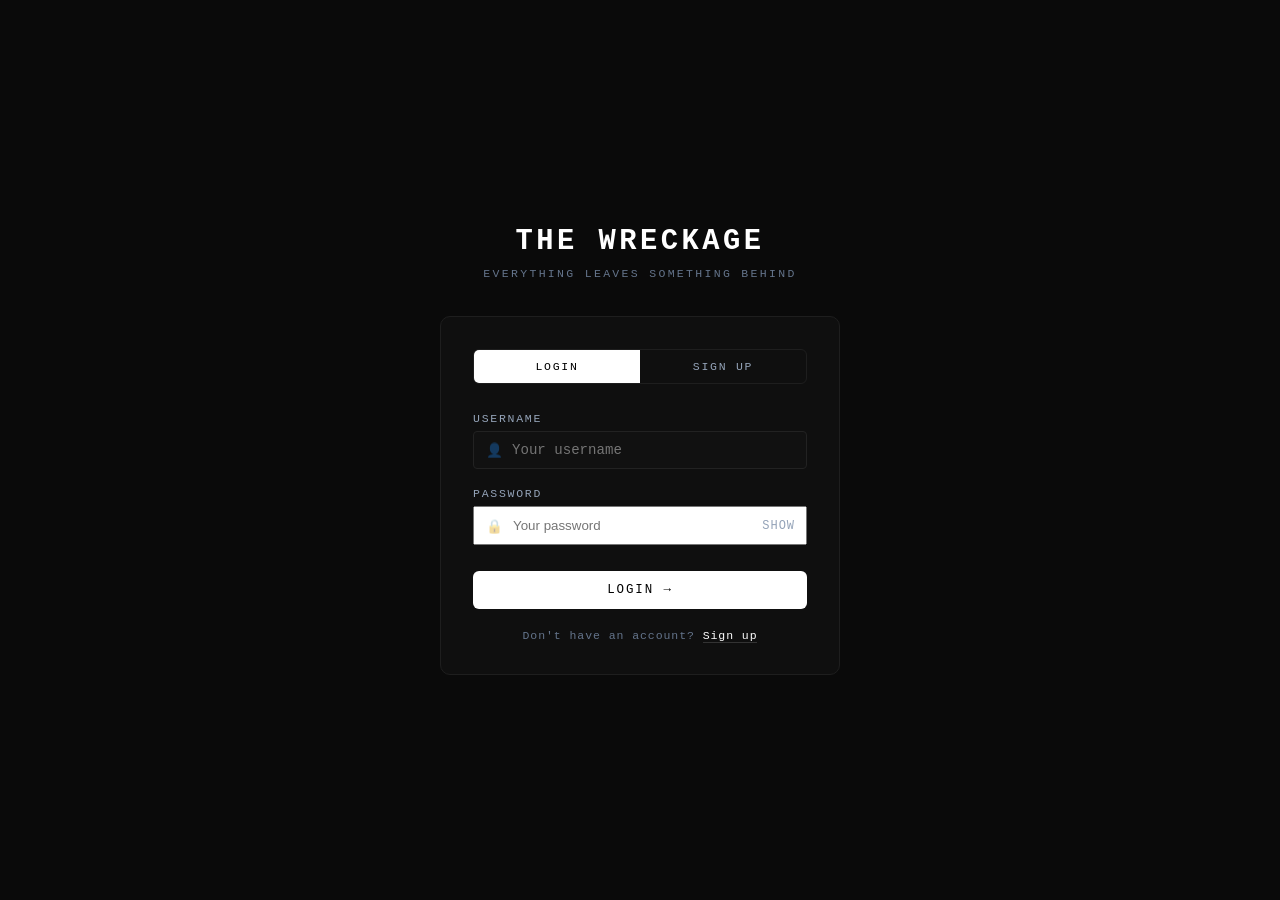
==== archive.html @ 566d1b32 "Add files via upload" ====
<!DOCTYPE html>
<html lang="en">
<head>
  <meta charset="UTF-8"/>
  <meta name="viewport" content="width=device-width, initial-scale=1.0"/>
  <title>The Archive — The Wreckage</title>
  <link rel="stylesheet" href="style.css"/>
  <style>
    :root {
      --legendary:    #f0b429;
      --cursed:       #e53935;
      --chaotic:      #4f8ef7;
      --unhinged:     #39d353;
      --bittersweet:  #9c6fc7;
      --unexplainable:#888888;
    }
    .page-hero { padding:48px 0 32px;border-bottom:1px solid #1a1a1a;margin-bottom:36px; }
    .page-hero-label { font-size:0.65rem;letter-spacing:0.35em;text-transform:uppercase;color:#64748b;margin-bottom:10px; } /* Changed from #333 */
    .page-hero h1 { color:#fff;margin-bottom:8px; }
    .page-hero p  { color:#94a3b8;font-size:0.82rem; } /* Changed from #444 */

    .archive-form { display:none; }
    .archive-form.open { display:block;animation:slideDown 0.3s ease; }
    @keyframes slideDown { from{opacity:0;transform:translateY(-10px)} to{opacity:1;transform:translateY(0)} }

    .mood-grid { display:grid;grid-template-columns:repeat(6,1fr);gap:8px;margin-bottom:4px; }
    .mood-option { display:none; }
    .mood-option + label { display:flex;flex-direction:column;align-items:center;gap:4px;padding:10px 6px;border:1px solid #222;border-radius:6px;cursor:pointer;font-size:0.65rem;letter-spacing:0.1em;text-transform:uppercase;color:#94a3b8;transition:all 0.2s;text-align:center; } /* Changed from #555 */
    .mood-option + label .mood-dot { width:10px;height:10px;border-radius:50%; }
    .mood-option[value="legendary"]     + label .mood-dot { background:var(--legendary); }
    .mood-option[value="cursed"]        + label .mood-dot { background:var(--cursed); }
    .mood-option[value="chaotic"]       + label .mood-dot { background:var(--chaotic); }
    .mood-option[value="unhinged"]      + label .mood-dot { background:var(--unhinged); }
    .mood-option[value="bittersweet"]   + label .mood-dot { background:var(--bittersweet); }
    .mood-option[value="unexplainable"] + label .mood-dot { background:var(--unexplainable); }
    .mood-option:checked + label { border-color:#555;color:#fff;background:#111; }

    .vibe-slider-wrap { display:flex;align-items:center;gap:12px; }
    input[type=range] { flex:1;-webkit-appearance:none;height:2px;background:#222;border-radius:2px;outline:none;border:none;padding:0;margin:0; }
    input[type=range]::-webkit-slider-thumb { -webkit-appearance:none;width:16px;height:16px;border-radius:50%;background:#fff;cursor:pointer; }
    .vibe-val { font-size:1.1rem;font-weight:bold;color:#fff;min-width:24px;text-align:center; }

    .cards-grid { display:grid;grid-template-columns:repeat(auto-fill,minmax(280px,1fr));gap:16px; }

    .archive-card { border-radius:8px;border:1px solid #1e1e1e;padding:22px;cursor:pointer;transition:all 0.25s;position:relative;overflow:hidden;background:#0f0f0f; }
    .archive-card::before { content:'';position:absolute;top:0;left:0;right:0;height:3px;background:var(--mood-color,#444); }
    .archive-card:hover { transform:translateY(-3px);border-color:#2a2a2a; }

    .card-mood-badge { display:inline-block;font-size:0.6rem;letter-spacing:0.15em;text-transform:uppercase;padding:3px 8px;border-radius:20px;margin-bottom:12px;border:1px solid; }
    .card-title-text { font-size:1rem;font-weight:bold;color:#fff;margin-bottom:6px; }
    .card-meta { font-size:0.72rem;color:#94a3b8;letter-spacing:0.08em;margin-bottom:10px; } /* Changed from #444 */
    .card-preview { font-size:0.8rem;color:#cbd5e0;line-height:1.6;display:-webkit-box;-webkit-line-clamp:3;-webkit-box-orient:vertical;overflow:hidden; } /* Changed from #555 */
    .card-footer { display:flex;justify-content:space-between;align-items:center;margin-top:14px;padding-top:12px;border-top:1px solid #1a1a1a;font-size:0.68rem;color:#94a3b8;letter-spacing:0.08em; } /* Changed from #444 */
    .card-vibe { color:#fff;font-weight:bold; }
    .card-status-badge { font-size:0.6rem;letter-spacing:0.1em;text-transform:uppercase;padding:2px 8px;border-radius:20px;border:1px solid #222;color:#cbd5e0; } /* Changed from #555 */
    .card-conv-count { font-size:0.65rem;color:#cbd5e0; } /* Changed from #555 */

    /* MODAL */
    .modal-overlay { position:fixed;inset:0;background:rgba(0,0,0,0.85);z-index:200;display:flex;align-items:center;justify-content:center;padding:24px;opacity:0;pointer-events:none;transition:opacity 0.2s; }
    .modal-overlay.open { opacity:1;pointer-events:all; }
    .modal { background:#0f0f0f;border:1px solid #222;border-radius:10px;max-width:580px;width:100%;padding:32px;position:relative;transform:translateY(20px);transition:transform 0.2s;max-height:88vh;overflow-y:auto; }
    .modal-overlay.open .modal { transform:translateY(0); }
    .modal-close { position:absolute;top:16px;right:16px;background:none;border:none;color:#94a3b8;font-size:1.2rem;cursor:pointer;padding:4px 8px; } /* Changed from #444 */
    .modal-close:hover { color:#fff; }
    .modal-mood-bar { height:3px;border-radius:2px;margin-bottom:24px; }
    .modal-title { font-size:1.4rem;color:#fff;margin-bottom:8px;letter-spacing:0.05em; }
    .modal-meta  { font-size:0.72rem;color:#94a3b8;letter-spacing:0.1em;margin-bottom:20px; } /* Changed from #444 */
    .modal-body  { font-size:0.88rem;color:#cbd5e0;line-height:1.9;margin-bottom:24px; } /* Changed from #777 */
    .modal-stats { display:grid;grid-template-columns:1fr 1fr 1fr;gap:12px;padding-top:20px;border-top:1px solid #1a1a1a; }
    .modal-stat  { text-align:center; }
    .modal-stat-val { font-size:1rem;color:#fff;font-weight:bold; }
    .modal-stat-lbl { font-size:0.62rem;letter-spacing:0.12em;text-transform:uppercase;color:#94a3b8;margin-top:3px; } /* Changed from #444 */
    .modal-delete { margin-top:20px;padding-top:16px;border-top:1px solid #1a1a1a;text-align:right; }
  </style>
</head>
<body>

<nav>
  <a href="index.html" class="logo">The Wreckage</a>
  <a href="archive.html" class="active">Archive</a>
  <a href="evidence.html">Evidence</a>
  <a href="unfinished.html">Unfinished</a>
  <div class="group-selector-wrap">
    <select id="group-select" onchange="switchGroup(this.value)"></select>
    <button class="btn-manage-groups" onclick="openGroupsModal()">⚙ Groups</button>
    <span id="nav-user" style="font-size:0.72rem;letter-spacing:0.1em;color:#94a3b8;white-space:nowrap;"></span> <!-- Changed from #444 -->
    <button class="btn-manage-groups" onclick="logout()" style="border-color:#2a2a2a;color:#94a3b8;">↩ Logout</button> <!-- Changed from #555 -->
  </div>
</nav>

<main>
  <div class="page-hero">
    <div class="page-hero-label">Section 01</div>
    <h1>The Archive</h1>
    <p>Iconic moments. Documented forever. The mood decides the colour.</p>
  </div>

  <div style="display:flex;align-items:center;justify-content:space-between;margin-bottom:24px;">
    <h2>Entries — <span id="group-label" style="color:#cbd5e0;font-size:0.85rem;letter-spacing:0.05em;text-transform:none;"></span></h2> <!-- Changed from #555 -->
    <button class="btn" id="toggle-form-btn" onclick="toggleForm()">+ Log a Moment</button>
  </div>

  <!-- FORM -->
  <div class="archive-form panel" id="archive-form">
    <div class="panel-title">New Entry</div>
    <div class="form-group">
      <label>Title of the Moment *</label>
      <input type="text" id="f-title" placeholder="What do you call this one"/>
      <div class="error-msg" id="err-title">Title is required.</div>
    </div>
    <div class="form-row">
      <div class="form-group">
        <label>Date *</label>
        <input type="date" id="f-date"/>
        <div class="error-msg" id="err-date">Date is required.</div>
      </div>
      <div class="form-group">
        <label>Who Was Involved *</label>
        <input type="text" id="f-people" placeholder="Names, separated by commas"/>
        <div class="error-msg" id="err-people">At least one person required.</div>
      </div>
    </div>
    <div class="form-group">
      <label>What Happened *</label>
      <textarea id="f-story" placeholder="Tell it properly. Full story. No holding back."></textarea>
      <div class="error-msg" id="err-story">The story is required.</div>
    </div>
    <div class="form-group">
      <label>Mood *</label>
      <div class="mood-grid">
        <div><input class="mood-option" type="radio" name="mood" id="m-legendary" value="legendary"/><label for="m-legendary"><span class="mood-dot"></span>Legendary</label></div>
        <div><input class="mood-option" type="radio" name="mood" id="m-cursed" value="cursed"/><label for="m-cursed"><span class="mood-dot"></span>Cursed</label></div>
        <div><input class="mood-option" type="radio" name="mood" id="m-chaotic" value="chaotic"/><label for="m-chaotic"><span class="mood-dot"></span>Chaotic</label></div>
        <div><input class="mood-option" type="radio" name="mood" id="m-unhinged" value="unhinged"/><label for="m-unhinged"><span class="mood-dot"></span>Unhinged</label></div>
        <div><input class="mood-option" type="radio" name="mood" id="m-bittersweet" value="bittersweet"/><label for="m-bittersweet"><span class="mood-dot"></span>Bittersweet</label></div>
        <div><input class="mood-option" type="radio" name="mood" id="m-unexplainable" value="unexplainable"/><label for="m-unexplainable"><span class="mood-dot"></span>Unexplainable</label></div>
      </div>
      <div class="error-msg" id="err-mood">Select a mood.</div>
    </div>
    <div class="form-group">
      <label>Vibe Rating — <span id="vibe-display">5</span>/10</label>
      <div class="vibe-slider-wrap">
        <input type="range" id="f-vibe" min="1" max="10" value="5" oninput="document.getElementById('vibe-display').textContent=this.value;document.getElementById('vibe-val').textContent=this.value;"/>
        <span class="vibe-val" id="vibe-val">5</span>
      </div>
    </div>
    <div class="form-group">
      <label>Status *</label>
      <select id="f-status">
        <option value="">— Select Status —</option>
        <option value="still-talked-about">Still Talked About</option>
        <option value="fading">Fading</option>
        <option value="legendary">Legendary</option>
        <option value="buried">Buried Forever</option>
      </select>
      <div class="error-msg" id="err-status">Select a status.</div>
    </div>
    <div style="display:flex;gap:12px;margin-top:8px;">
      <button class="btn" onclick="submitEntry()">Save Entry</button>
      <button class="btn btn-ghost" onclick="toggleForm()">Cancel</button>
    </div>
  </div>

  <!-- FILTERS -->
  <div class="filter-bar">
    <button class="filter-btn active" onclick="filterCards('all',this)">All</button>
    <button class="filter-btn" onclick="filterCards('legendary',this)">Legendary</button>
    <button class="filter-btn" onclick="filterCards('cursed',this)">Cursed</button>
    <button class="filter-btn" onclick="filterCards('chaotic',this)">Chaotic</button>
    <button class="filter-btn" onclick="filterCards('unhinged',this)">Unhinged</button>
    <button class="filter-btn" onclick="filterCards('bittersweet',this)">Bittersweet</button>
    <button class="filter-btn" onclick="filterCards('unexplainable',this)">Unexplainable</button>
  </div>

  <div class="cards-grid" id="cards-grid"></div>
  <div class="empty-state" id="empty-state"><div class="empty-icon">📁</div><div>No entries yet for this group.</div></div>
</main>

<!-- ENTRY MODAL -->
<div class="modal-overlay" id="modal-overlay" onclick="closeModal(event)">
  <div class="modal" id="modal">
    <button class="modal-close" onclick="closeModalDirect()">✕</button>
    <div class="modal-mood-bar" id="modal-bar"></div>
    <div class="modal-title" id="modal-title"></div>
    <div class="modal-meta"  id="modal-meta"></div>
    <div class="modal-body"  id="modal-body"></div>
    <div class="modal-stats" id="modal-stats"></div>

    <!-- CONVERSATION THREAD -->
    <div class="conv-thread">
      <div class="conv-thread-title">💬 Group Conversation</div>
      <div class="conv-messages" id="conv-messages"></div>
      <div class="conv-input-row">
        <div style="display:flex;align-items:center;gap:8px;margin-bottom:8px;">
          <span style="font-size:0.7rem;letter-spacing:0.1em;text-transform:uppercase;color:#94a3b8;">Posting as</span> <!-- Changed from #444 -->
          <span id="conv-username-display" style="font-size:0.82rem;color:#fff;letter-spacing:0.05em;"></span>
        </div>
        <div class="conv-send-row">
          <input type="text" id="conv-msg" placeholder="Say something about this moment..." onkeydown="if(event.key==='Enter')sendMessage()"/>
          <button class="btn" style="font-size:0.78rem;padding:9px 14px;" onclick="sendMessage()">Send</button>
        </div>
      </div>
    </div>

    <div class="modal-delete">
      <button class="btn btn-ghost" style="font-size:0.7rem;" onclick="deleteEntry()">Delete Entry</button>
    </div>
  </div>
</div>

<!-- GROUPS MODAL -->
<div class="groups-modal-overlay" id="groups-modal-overlay" onclick="closeGroupsModal(event)">
  <div class="groups-modal">
    <h3>⚙ Manage Groups</h3>
    <div class="group-list" id="group-list"></div>
    <div class="group-add-row">
      <input type="text" id="new-group-input" placeholder="New group name" onkeydown="if(event.key==='Enter')addGroup()"/>
      <button class="btn" onclick="addGroup()">Create</button>
    </div>
    <div style="margin-top:16px;text-align:right;">
      <button class="btn btn-ghost" onclick="closeGroupsModalDirect()" style="font-size:0.75rem;">Close</button>
    </div>
  </div>
</div>

<footer><p>The Wreckage &nbsp;·&nbsp; The Archive</p></footer>

<script src="auth.js"></script>
<script src="groups.js"></script>
<script>
  requireLogin();
  const __s = getSession();
  if (__s) {
    document.getElementById('nav-user').textContent = '👤 ' + __s.username;
    document.getElementById('conv-username-display').textContent = __s.username;
  }
  const MOOD_COLORS = {
    legendary:'#f0b429',cursed:'#e53935',chaotic:'#4f8ef7',
    unhinged:'#39d353',bittersweet:'#9c6fc7',unexplainable:'#888888'
  };
  const STATUS_LABELS = {
    'still-talked-about':'Still Talked About','fading':'Fading',
    'legendary':'Legendary','buried':'Buried Forever'
  };

  // SAMPLE DATA
  const SAMPLES = [
    {id:1001,title:"The Night the Auto Got Lost for 2 Hours",date:"2024-08-14",people:"Arjun, Priya, Dev, Meera",story:"We told the auto driver 'Besant Nagar beach' and somehow ended up near the airport. Nobody noticed for 40 minutes because everyone was arguing about whether Interstellar is overrated. The driver was also convinced he was right. We paid 380 rupees for a trip that should have been 80.",mood:"chaotic",vibe:"9",status:"still-talked-about",conversations:[{name:"Arjun",text:"Bro the meter was running the whole time i was internally crying",ts:1723656000000},{name:"Dev",text:"I stand by my take. Interstellar is overrated. Worth the detour.",ts:1723656120000}]},
    {id:1002,title:"Priya's Birthday Surprise That Almost Killed Her",date:"2024-11-03",people:"Dev, Meera, Arjun",story:"We planned a surprise birthday for Priya. Hid behind the door of her hostel room for 22 minutes in the dark. When she opened the door she screamed so loud that the warden came running and we all had to explain ourselves. Priya said she genuinely thought she was about to be robbed. The cake survived. The warden was not amused.",mood:"legendary",vibe:"10",status:"legendary",conversations:[{name:"Meera",text:"Her face when the lights came on was the funniest thing I have ever seen",ts:1730649600000},{name:"Priya",text:"I thought I was going to die. I am still not okay.",ts:1730650200000},{name:"Arjun",text:"The warden's face when she saw the cake though",ts:1730650500000}]},
    {id:1003,title:"Dev Fails His Own Bet",date:"2024-09-22",people:"Dev, Arjun",story:"Dev bet Arjun 500 rupees that he could wake up before 8am for one entire week. He set 5 alarms. Slept through all 5 of them every single day for 7 days in a row. The 8am alarm sounds were reportedly heard by his roommates as background noise at this point. He paid Arjun the 500 rupees in coins.",mood:"cursed",vibe:"7",status:"still-talked-about",conversations:[{name:"Dev",text:"I was doing important sleep research",ts:1727049600000}]},
  ];

  let entries = [];
  let currentId = null;
  let currentFilter = 'all';

  function getKey() { return 'wreckage_archive_' + getCurrentGroupId(); }

  function loadEntries() {
    entries = JSON.parse(localStorage.getItem(getKey()) || 'null');
    if (entries === null) {
      // First time for this group — seed samples
      entries = SAMPLES.map(s => ({...s, id: Date.now() + Math.random()}));
      // Give them proper IDs
      entries = SAMPLES.map((s,i) => ({...s, id: 1000+i}));
      localStorage.setItem(getKey(), JSON.stringify(entries));
    }
  }

  // FORM TOGGLE
  function toggleForm() {
    const form = document.getElementById('archive-form');
    const btn  = document.getElementById('toggle-form-btn');
    const open = form.classList.toggle('open');
    btn.textContent = open ? '✕ Cancel' : '+ Log a Moment';
    if (!open) resetForm();
  }

  function resetForm() {
    ['f-title','f-date','f-people','f-story'].forEach(id => document.getElementById(id).value='');
    document.querySelectorAll('.mood-option').forEach(r => r.checked=false);
    document.getElementById('f-status').value='';
    document.getElementById('f-vibe').value=5;
    document.getElementById('vibe-display').textContent='5';
    document.getElementById('vibe-val').textContent='5';
    clearErrors();
  }

  function clearErrors() {
    document.querySelectorAll('.error-msg').forEach(e=>e.classList.remove('visible'));
    document.querySelectorAll('.invalid').forEach(e=>e.classList.remove('invalid'));
  }

  function showError(fid,eid) {
    const f=document.getElementById(fid),e=document.getElementById(eid);
    if(f)f.classList.add('invalid');
    if(e)e.classList.add('visible');
  }

  function validate() {
    clearErrors();let v=true;
    if(!document.getElementById('f-title').value.trim())  {showError('f-title','err-title');v=false;}
    if(!document.getElementById('f-date').value)          {showError('f-date','err-date');v=false;}
    if(!document.getElementById('f-people').value.trim()) {showError('f-people','err-people');v=false;}
    if(!document.getElementById('f-story').value.trim())  {showError('f-story','err-story');v=false;}
    if(!document.querySelector('.mood-option:checked'))    {document.getElementById('err-mood').classList.add('visible');v=false;}
    if(!document.getElementById('f-status').value)         {showError('f-status','err-status');v=false;}
    return v;
  }

  function submitEntry() {
    if(!validate()) return;
    const entry = {
      id:       Date.now(),
      title:    document.getElementById('f-title').value.trim(),
      date:     document.getElementById('f-date').value,
      people:   document.getElementById('f-people').value.trim(),
      story:    document.getElementById('f-story').value.trim(),
      mood:     document.querySelector('.mood-option:checked').value,
      vibe:     document.getElementById('f-vibe').value,
      status:   document.getElementById('f-status').value,
      conversations: [],
    };
    entries.unshift(entry);
    localStorage.setItem(getKey(), JSON.stringify(entries));
    toggleForm();
    renderCards();
  }

  function renderCards() {
    const grid  = document.getElementById('cards-grid');
    const empty = document.getElementById('empty-state');
    const filtered = currentFilter==='all' ? entries : entries.filter(e=>e.mood===currentFilter);
    grid.innerHTML='';
    empty.style.display=filtered.length?'none':'block';
    filtered.forEach(e=>{
      const color=MOOD_COLORS[e.mood]||'#444';
      const card=document.createElement('div');
      card.className='archive-card';
      card.style.setProperty('--mood-color',color);
      card.onclick=()=>openModal(e.id);
      const convCount=(e.conversations||[]).length;
      card.innerHTML=`
        <div class="card-mood-badge" style="color:${color};border-color:${color}33;background:${color}11;">${e.mood}</div>
        <div class="card-title-text">${e.title}</div>
        <div class="card-meta">${formatDate(e.date)} &nbsp;·&nbsp; ${e.people}</div>
        <div class="card-preview">${e.story}</div>
        <div class="card-footer">
          <span>Vibe <span class="card-vibe">${e.vibe}/10</span></span>
          <span class="card-status-badge">${STATUS_LABELS[e.status]||e.status}</span>
          <span class="card-conv-count">💬 ${convCount}</span>
        </div>`;
      grid.appendChild(card);
    });
  }

  function filterCards(mood,btn) {
    currentFilter=mood;
    document.querySelectorAll('.filter-btn').forEach(b=>b.classList.remove('active'));
    btn.classList.add('active');
    renderCards();
  }

  // MODAL
  function openModal(id) {
    const e=entries.find(x=>x.id===id);
    if(!e)return;
    currentId=id;
    const color=MOOD_COLORS[e.mood]||'#444';
    document.getElementById('modal-bar').style.background=color;
    document.getElementById('modal-title').textContent=e.title;
    document.getElementById('modal-meta').textContent=`${formatDate(e.date)}  ·  ${e.people}  ·  ${e.mood.toUpperCase()}`;
    document.getElementById('modal-body').textContent=e.story;
    document.getElementById('modal-stats').innerHTML=`
      <div class="modal-stat"><div class="modal-stat-val" style="color:${color}">${e.vibe}/10</div><div class="modal-stat-lbl">Vibe</div></div>
      <div class="modal-stat"><div class="modal-stat-val">${STATUS_LABELS[e.status]||e.status}</div><div class="modal-stat-lbl">Status</div></div>
      <div class="modal-stat"><div class="modal-stat-val">${(e.conversations||[]).length}</div><div class="modal-stat-lbl">Replies</div></div>`;
    renderConversation(e);
    const ud = document.getElementById('conv-username-display');
    if (ud) ud.textContent = getLoggedInUsername();
    document.getElementById('modal-overlay').classList.add('open');
    document.body.style.overflow='hidden';
  }

  function renderConversation(e) {
    const container=document.getElementById('conv-messages');
    const convs=e.conversations||[];
    if(convs.length===0){
      container.innerHTML='<div class="conv-no-messages">No messages yet. Be the first to say something.</div>';
      return;
    }
    container.innerHTML=convs.map(c=>`
      <div class="conv-msg">
        <div class="conv-msg-name">${c.name}</div>
        <div class="conv-msg-text">${c.text}</div>
        <div class="conv-msg-time">${formatTs(c.ts)}</div>
      </div>`).join('');
    container.scrollTop=container.scrollHeight;
  }

  function sendMessage() {
    const msgEl  = document.getElementById('conv-msg');
    const text   = msgEl.value.trim();
    const name   = getLoggedInUsername();
    if (!text) { msgEl.classList.add('invalid'); msgEl.focus(); return; }
    msgEl.classList.remove('invalid');

    const entry = entries.find(x => x.id === currentId);
    if (!entry) return;
    if (!entry.conversations) entry.conversations = [];
    entry.conversations.push({ name, text, ts: Date.now() });
    localStorage.setItem(getKey(), JSON.stringify(entries));
    msgEl.value = '';
    renderConversation(entry);

    const statEl = document.getElementById('modal-stats');
    if (statEl) {
      const vals = statEl.querySelectorAll('.modal-stat-val');
      if (vals[2]) vals[2].textContent = entry.conversations.length;
    }
    renderCards();
  }

  function closeModal(e){if(e.target===document.getElementById('modal-overlay'))closeModalDirect();}
  function closeModalDirect(){
    document.getElementById('modal-overlay').classList.remove('open');
    document.body.style.overflow='';
    currentId=null;
  }

  function deleteEntry(){
    if(!currentId||!confirm('Delete this entry?'))return;
    entries=entries.filter(e=>e.id!==currentId);
    localStorage.setItem(getKey(),JSON.stringify(entries));
    closeModalDirect();
    renderCards();
  }

  function formatDate(d){if(!d)return'—';return new Date(d+'T00:00:00').toLocaleDateString('en-GB',{day:'numeric',month:'short',year:'numeric'});}
  function formatTs(ts){return new Date(ts).toLocaleString('en-GB',{day:'numeric',month:'short',hour:'2-digit',minute:'2-digit'});}

  // GROUP CHANGE
  window.addEventListener('groupChanged',()=>{
    const g=getGroups().find(x=>x.id===getCurrentGroupId());
    document.getElementById('group-label').textContent=g?g.name:'';
    loadEntries();
    renderCards();
  });

  initGroups();
</script>
</body>
</html>
---- style.css ----
/* ── RESET ── */
* { box-sizing: border-box; margin: 0; padding: 0; }

/* ── BASE ── */
body {
  font-family: 'Courier New', Courier, monospace;
  background: #0a0a0a;
  color: #e0e0e0;
  min-height: 100vh;
}

/* ── SCROLLBAR ── */
::-webkit-scrollbar { width: 6px; }
::-webkit-scrollbar-track { background: #0a0a0a; }
::-webkit-scrollbar-thumb { background: #333; border-radius: 3px; }

/* ── NAV ── */
nav {
  background: rgba(10,10,10,0.95);
  border-bottom: 1px solid #1e1e1e;
  padding: 16px 32px;
  display: flex;
  align-items: center;
  gap: 8px;
  position: sticky;
  top: 0;
  z-index: 100;
  backdrop-filter: blur(10px);
}
nav .logo {
  color: #fff;
  font-size: 1.1rem;
  font-weight: bold;
  letter-spacing: 0.15em;
  text-transform: uppercase;
  margin-right: 16px;
  text-decoration: none;
}
nav a {
  color: #94a3b8; /* Changed from #666 */
  text-decoration: none;
  font-size: 0.78rem;
  letter-spacing: 0.1em;
  text-transform: uppercase;
  padding: 6px 12px;
  border-radius: 4px;
  border: 1px solid transparent;
  transition: all 0.2s;
}
nav a:hover { color: #fff; border-color: #333; }
nav a.active { color: #fff; border-color: #444; background: #111; }

/* ── MAIN ── */
main { max-width: 1000px; margin: 0 auto; padding: 40px 24px 80px; }

/* ── TYPOGRAPHY ── */
h1 { font-size: 2.4rem; letter-spacing: 0.08em; text-transform: uppercase; }
h2 { font-size: 1.1rem; letter-spacing: 0.2em; text-transform: uppercase; color: #cbd5e0; margin-bottom: 20px; } /* Changed from #888 */
h3 { font-size: 0.95rem; letter-spacing: 0.1em; text-transform: uppercase; }
p  { line-height: 1.8; color: #cbd5e0; font-size: 0.9rem; } /* Changed from #888 */

/* ── DIVIDER ── */
.divider {
  border: none;
  border-top: 1px solid #1e1e1e;
  margin: 32px 0;
}

/* ── FORM ELEMENTS ── */
.form-group { margin-bottom: 18px; }
label {
  display: block;
  font-size: 0.72rem;
  letter-spacing: 0.15em;
  text-transform: uppercase;
  color: #94a3b8; /* Changed from #666 */
  margin-bottom: 6px;
}
input[type=text],
input[type=date],
input[type=number],
textarea,
select {
  width: 100%;
  background: #111;
  border: 1px solid #222;
  color: #e0e0e0;
  padding: 10px 14px;
  border-radius: 4px;
  font-family: 'Courier New', Courier, monospace;
  font-size: 0.88rem;
  transition: border-color 0.2s;
  outline: none;
}
input:focus, textarea:focus, select:focus { border-color: #444; }
textarea { resize: vertical; min-height: 90px; }
select option { background: #111; }

.form-row { display: grid; grid-template-columns: 1fr 1fr; gap: 16px; }
.form-row-3 { display: grid; grid-template-columns: 1fr 1fr 1fr; gap: 16px; }

/* ── BUTTONS ── */
.btn {
  background: #fff;
  color: #000;
  border: none;
  padding: 11px 24px;
  font-family: 'Courier New', Courier, monospace;
  font-size: 0.78rem;
  letter-spacing: 0.15em;
  text-transform: uppercase;
  cursor: pointer;
  border-radius: 4px;
  transition: all 0.2s;
}
.btn:hover { background: #ddd; }
.btn-ghost {
  background: transparent;
  color: #94a3b8; /* Changed from #666 */
  border: 1px solid #333;
}
.btn-ghost:hover { border-color: #666; color: #fff; background: transparent; }
.btn-danger { background: #e53935; color: #fff; }
.btn-danger:hover { background: #c62828; }

/* ── ERROR MESSAGE ── */
.error-msg {
  color: #e53935;
  font-size: 0.75rem;
  letter-spacing: 0.1em;
  margin-top: 4px;
  display: none;
}
.error-msg.visible { display: block; }
input.invalid, textarea.invalid, select.invalid { border-color: #e53935; }

/* ── PANEL (form container) ── */
.panel {
  background: #0f0f0f;
  border: 1px solid #1e1e1e;
  border-radius: 8px;
  padding: 28px;
  margin-bottom: 24px;
}
.panel-title {
  font-size: 0.72rem;
  letter-spacing: 0.2em;
  text-transform: uppercase;
  color: #94a3b8; /* Changed from #555 */
  margin-bottom: 20px;
  padding-bottom: 12px;
  border-bottom: 1px solid #1a1a1a;
}

/* ── EMPTY STATE ── */
.empty-state {
  text-align: center;
  padding: 60px 20px;
  color: #64748b; /* Changed from #333 */
  font-size: 0.85rem;
  letter-spacing: 0.1em;
}
.empty-state .empty-icon { font-size: 2.5rem; margin-bottom: 14px; opacity: 0.4; }

/* ── FILTER BAR ── */
.filter-bar {
  display: flex;
  gap: 8px;
  flex-wrap: wrap;
  margin-bottom: 24px;
}
.filter-btn {
  background: transparent;
  border: 1px solid #222;
  color: #94a3b8; /* Changed from #555 */
  padding: 6px 14px;
  font-family: 'Courier New', Courier, monospace;
  font-size: 0.72rem;
  letter-spacing: 0.1em;
  text-transform: uppercase;
  cursor: pointer;
  border-radius: 4px;
  transition: all 0.2s;
}
.filter-btn:hover { border-color: #444; color: #aaa; }
.filter-btn.active { border-color: #fff; color: #fff; background: #111; }

/* ── GROUPS DROPDOWN ── */
.group-selector-wrap {
  margin-left: auto;
  display: flex;
  align-items: center;
  gap: 8px;
}
.group-selector-wrap select {
  background: #111;
  border: 1px solid #2a2a2a;
  color: #cbd5e0; /* Changed from #aaa */
  padding: 5px 10px;
  font-family: 'Courier New', Courier, monospace;
  font-size: 0.75rem;
  letter-spacing: 0.08em;
  border-radius: 4px;
  cursor: pointer;
  margin: 0;
  width: auto;
  outline: none;
}
.group-selector-wrap select:focus { border-color: #555; }
.btn-manage-groups {
  background: transparent;
  border: 1px solid #222;
  color: #94a3b8; /* Changed from #444 */
  padding: 5px 10px;
  font-family: 'Courier New', Courier, monospace;
  font-size: 0.72rem;
  letter-spacing: 0.08em;
  border-radius: 4px;
  cursor: pointer;
  white-space: nowrap;
}
.btn-manage-groups:hover { border-color: #555; color: #aaa; }

/* ── GROUPS MODAL ── */
.groups-modal-overlay {
  position: fixed; inset: 0;
  background: rgba(0,0,0,0.88);
  z-index: 300;
  display: flex; align-items: center; justify-content: center;
  padding: 24px;
  opacity: 0; pointer-events: none; transition: opacity 0.2s;
}
.groups-modal-overlay.open { opacity: 1; pointer-events: all; }
.groups-modal {
  background: #0f0f0f;
  border: 1px solid #2a2a2a;
  border-radius: 10px;
  max-width: 440px; width: 100%;
  padding: 28px;
  position: relative;
  transform: translateY(16px); transition: transform 0.2s;
}
.groups-modal-overlay.open .groups-modal { transform: translateY(0); }
.groups-modal h3 { color: #fff; font-size: 0.85rem; letter-spacing: 0.15em; text-transform: uppercase; margin-bottom: 20px; }
.group-list { display: flex; flex-direction: column; gap: 8px; margin-bottom: 20px; }
.group-item {
  display: flex; align-items: center; justify-content: space-between;
  background: #111; border: 1px solid #1e1e1e; border-radius: 6px;
  padding: 10px 14px;
}
.group-item-name { font-size: 0.85rem; color: #cbd5e0; letter-spacing: 0.05em; } /* Changed from #ccc */
.group-item-delete {
  background: none; border: none; color: #64748b; cursor: pointer; font-size: 0.85rem; padding: 2px 6px;
}
.group-item-delete:hover { color: #e53935; }
.group-add-row { display: flex; gap: 8px; }
.group-add-row input { flex: 1; margin: 0; }
.group-add-row button { white-space: nowrap; width: auto; }

/* ── CONVERSATION THREAD ── */
.conv-thread {
  border-top: 1px solid #1a1a1a;
  margin-top: 20px;
  padding-top: 16px;
}
.conv-thread-title {
  font-size: 0.65rem; letter-spacing: 0.2em; text-transform: uppercase;
  color: #94a3b8; margin-bottom: 12px; /* Changed from #444 */
}
.conv-messages { display: flex; flex-direction: column; gap: 10px; margin-bottom: 14px; max-height: 220px; overflow-y: auto; }
.conv-msg {
  background: #111; border-radius: 6px; padding: 10px 14px;
  border-left: 2px solid #2a2a2a;
}
.conv-msg-name { font-size: 0.68rem; letter-spacing: 0.1em; color: #cbd5e0; margin-bottom: 4px; text-transform: uppercase; } /* Changed from #555 */
.conv-msg-text { font-size: 0.85rem; color: #cbd5e0; line-height: 1.6; } /* Changed from #888 */
.conv-msg-time { font-size: 0.62rem; color: #64748b; margin-top: 4px; } /* Changed from #333 */
.conv-no-messages { font-size: 0.78rem; color: #64748b; text-align: center; padding: 20px 0; font-style: italic; } /* Changed from #333 */
.conv-input-row { display: flex; flex-direction: column; gap: 8px; }
.conv-input-row input { margin: 0; }
.conv-send-row { display: flex; gap: 8px; }
.conv-send-row input { flex: 1; margin: 0; }
.conv-send-row button { width: auto; white-space: nowrap; }

/* ── FOOTER ── */
footer {
  border-top: 1px solid #111;
  padding: 24px;
  text-align: center;
  font-size: 0.72rem;
  letter-spacing: 0.15em;
  color: #64748b; /* Changed from #333 */
  text-transform: uppercase;
}

/* ── RESPONSIVE ── */
@media (max-width: 640px) {
  nav { padding: 12px 16px; gap: 4px; }
  nav a { font-size: 0.7rem; padding: 5px 8px; }
  main { padding: 24px 16px 60px; }
  h1 { font-size: 1.6rem; }
  .form-row, .form-row-3 { grid-template-columns: 1fr; }
}
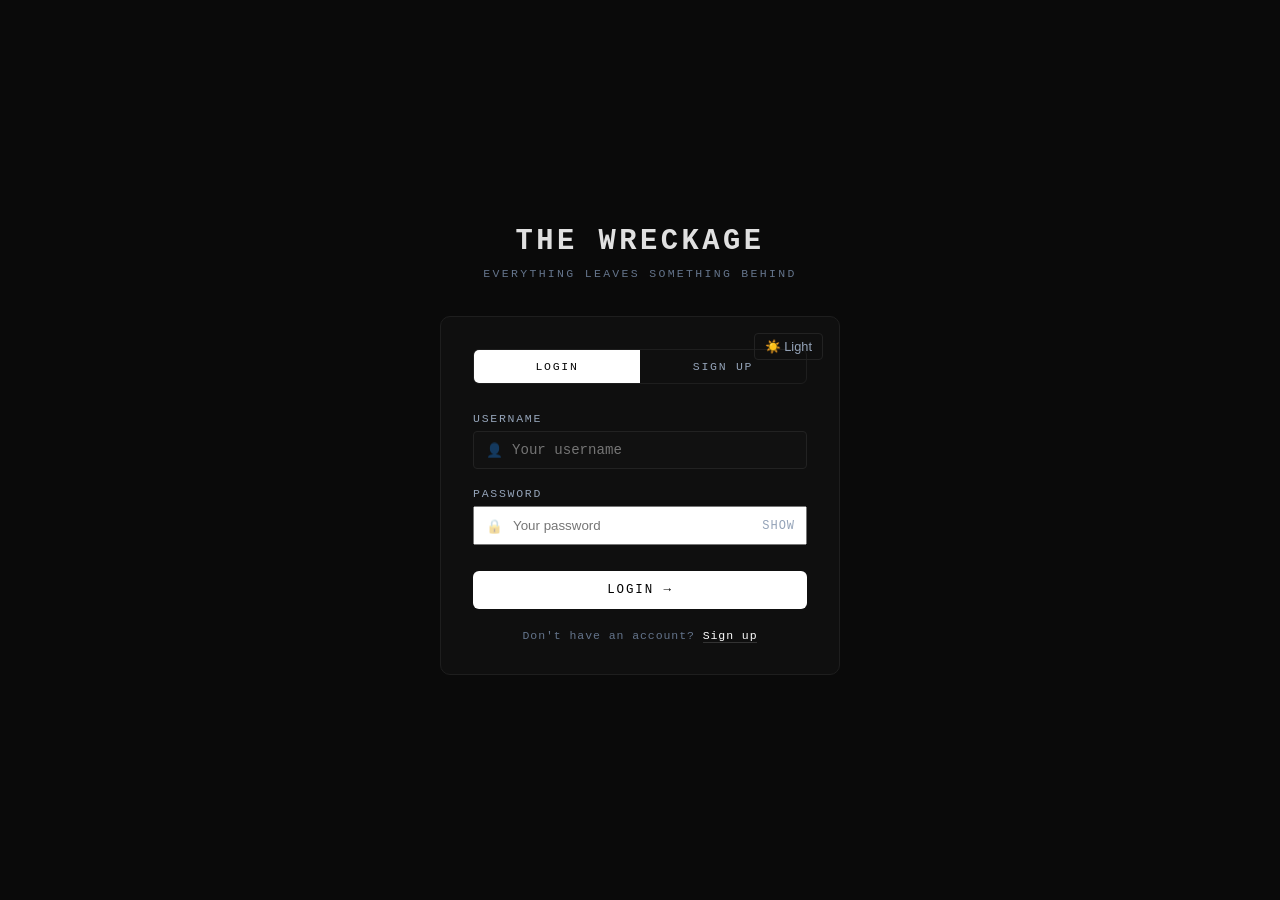
==== commit ed485a19: "Add files via upload" ====
--- a/archive.html
+++ b/archive.html
@@ -5,6 +5,7 @@
   <meta name="viewport" content="width=device-width, initial-scale=1.0"/>
   <title>The Archive — The Wreckage</title>
   <link rel="stylesheet" href="style.css"/>
+  <script src="theme.js"></script>
   <style>
     :root {
       --legendary:    #f0b429;
@@ -14,10 +15,10 @@
       --bittersweet:  #9c6fc7;
       --unexplainable:#888888;
     }
-    .page-hero { padding:48px 0 32px;border-bottom:1px solid #1a1a1a;margin-bottom:36px; }
-    .page-hero-label { font-size:0.65rem;letter-spacing:0.35em;text-transform:uppercase;color:#64748b;margin-bottom:10px; } /* Changed from #333 */
-    .page-hero h1 { color:#fff;margin-bottom:8px; }
-    .page-hero p  { color:#94a3b8;font-size:0.82rem; } /* Changed from #444 */
+    .page-hero { padding:48px 0 32px;border-bottom:1px solid var(--border);margin-bottom:36px; }
+    .page-hero-label { font-size:0.65rem;letter-spacing:0.35em;text-transform:uppercase;color:var(--text-dim);margin-bottom:10px; }
+    .page-hero h1 { color:var(--text);margin-bottom:8px; }
+    .page-hero p  { color:var(--text-muted);font-size:0.82rem; }
 
     .archive-form { display:none; }
     .archive-form.open { display:block;animation:slideDown 0.3s ease; }
@@ -25,7 +26,7 @@
 
     .mood-grid { display:grid;grid-template-columns:repeat(6,1fr);gap:8px;margin-bottom:4px; }
     .mood-option { display:none; }
-    .mood-option + label { display:flex;flex-direction:column;align-items:center;gap:4px;padding:10px 6px;border:1px solid #222;border-radius:6px;cursor:pointer;font-size:0.65rem;letter-spacing:0.1em;text-transform:uppercase;color:#94a3b8;transition:all 0.2s;text-align:center; } /* Changed from #555 */
+    .mood-option + label { display:flex;flex-direction:column;align-items:center;gap:4px;padding:10px 6px;border:1px solid var(--border);border-radius:6px;cursor:pointer;font-size:0.65rem;letter-spacing:0.1em;text-transform:uppercase;color:var(--text-muted);transition:all 0.2s;text-align:center; }
     .mood-option + label .mood-dot { width:10px;height:10px;border-radius:50%; }
     .mood-option[value="legendary"]     + label .mood-dot { background:var(--legendary); }
     .mood-option[value="cursed"]        + label .mood-dot { background:var(--cursed); }
@@ -33,44 +34,55 @@
     .mood-option[value="unhinged"]      + label .mood-dot { background:var(--unhinged); }
     .mood-option[value="bittersweet"]   + label .mood-dot { background:var(--bittersweet); }
     .mood-option[value="unexplainable"] + label .mood-dot { background:var(--unexplainable); }
-    .mood-option:checked + label { border-color:#555;color:#fff;background:#111; }
+    .mood-option:checked + label { border-color:var(--text-dim);color:var(--text);background:var(--input-bg); }
 
     .vibe-slider-wrap { display:flex;align-items:center;gap:12px; }
-    input[type=range] { flex:1;-webkit-appearance:none;height:2px;background:#222;border-radius:2px;outline:none;border:none;padding:0;margin:0; }
-    input[type=range]::-webkit-slider-thumb { -webkit-appearance:none;width:16px;height:16px;border-radius:50%;background:#fff;cursor:pointer; }
-    .vibe-val { font-size:1.1rem;font-weight:bold;color:#fff;min-width:24px;text-align:center; }
+    input[type=range] { flex:1;-webkit-appearance:none;height:2px;background:var(--border);border-radius:2px;outline:none;border:none;padding:0;margin:0; }
+    input[type=range]::-webkit-slider-thumb { -webkit-appearance:none;width:16px;height:16px;border-radius:50%;background:var(--accent);cursor:pointer; }
+    .vibe-val { font-size:1.1rem;font-weight:bold;color:var(--text);min-width:24px;text-align:center; }
 
     .cards-grid { display:grid;grid-template-columns:repeat(auto-fill,minmax(280px,1fr));gap:16px; }
 
-    .archive-card { border-radius:8px;border:1px solid #1e1e1e;padding:22px;cursor:pointer;transition:all 0.25s;position:relative;overflow:hidden;background:#0f0f0f; }
-    .archive-card::before { content:'';position:absolute;top:0;left:0;right:0;height:3px;background:var(--mood-color,#444); }
-    .archive-card:hover { transform:translateY(-3px);border-color:#2a2a2a; }
+    .archive-card { border-radius:8px;border:1px solid var(--border);padding:22px;cursor:pointer;transition:all 0.25s;position:relative;overflow:hidden;background:var(--panel-bg); }
+    .archive-card::before { content:'';position:absolute;top:0;left:0;right:0;height:3px;background:var(--mood-color,var(--border)); }
+    .archive-card:hover { transform:translateY(-3px);border-color:var(--text-dim); }
 
     .card-mood-badge { display:inline-block;font-size:0.6rem;letter-spacing:0.15em;text-transform:uppercase;padding:3px 8px;border-radius:20px;margin-bottom:12px;border:1px solid; }
-    .card-title-text { font-size:1rem;font-weight:bold;color:#fff;margin-bottom:6px; }
-    .card-meta { font-size:0.72rem;color:#94a3b8;letter-spacing:0.08em;margin-bottom:10px; } /* Changed from #444 */
-    .card-preview { font-size:0.8rem;color:#cbd5e0;line-height:1.6;display:-webkit-box;-webkit-line-clamp:3;-webkit-box-orient:vertical;overflow:hidden; } /* Changed from #555 */
-    .card-footer { display:flex;justify-content:space-between;align-items:center;margin-top:14px;padding-top:12px;border-top:1px solid #1a1a1a;font-size:0.68rem;color:#94a3b8;letter-spacing:0.08em; } /* Changed from #444 */
-    .card-vibe { color:#fff;font-weight:bold; }
-    .card-status-badge { font-size:0.6rem;letter-spacing:0.1em;text-transform:uppercase;padding:2px 8px;border-radius:20px;border:1px solid #222;color:#cbd5e0; } /* Changed from #555 */
-    .card-conv-count { font-size:0.65rem;color:#cbd5e0; } /* Changed from #555 */
+    .card-title-text { font-size:1rem;font-weight:bold;color:var(--text);margin-bottom:6px; }
+    .card-meta { font-size:0.72rem;color:var(--text-muted);letter-spacing:0.08em;margin-bottom:10px; }
+    .card-preview { font-size:0.8rem;color:var(--text-muted);line-height:1.6;display:-webkit-box;-webkit-line-clamp:3;-webkit-box-orient:vertical;overflow:hidden; }
+    .card-footer { display:flex;justify-content:space-between;align-items:center;margin-top:14px;padding-top:12px;border-top:1px solid var(--border-muted);font-size:0.68rem;color:var(--text-muted);letter-spacing:0.08em; }
+    .card-vibe { color:var(--text);font-weight:bold; }
+    .card-status-badge { font-size:0.6rem;letter-spacing:0.1em;text-transform:uppercase;padding:2px 8px;border-radius:20px;border:1px solid var(--border);color:var(--text-muted); }
+    .card-conv-count { font-size:0.65rem;color:var(--text-muted); }
 
     /* MODAL */
     .modal-overlay { position:fixed;inset:0;background:rgba(0,0,0,0.85);z-index:200;display:flex;align-items:center;justify-content:center;padding:24px;opacity:0;pointer-events:none;transition:opacity 0.2s; }
     .modal-overlay.open { opacity:1;pointer-events:all; }
-    .modal { background:#0f0f0f;border:1px solid #222;border-radius:10px;max-width:580px;width:100%;padding:32px;position:relative;transform:translateY(20px);transition:transform 0.2s;max-height:88vh;overflow-y:auto; }
+    .modal { background:var(--panel-bg);border:1px solid var(--border);border-radius:10px;max-width:580px;width:100%;padding:32px;position:relative;transform:translateY(20px);transition:transform 0.2s;max-height:88vh;overflow-y:auto; }
     .modal-overlay.open .modal { transform:translateY(0); }
-    .modal-close { position:absolute;top:16px;right:16px;background:none;border:none;color:#94a3b8;font-size:1.2rem;cursor:pointer;padding:4px 8px; } /* Changed from #444 */
-    .modal-close:hover { color:#fff; }
+    .modal-close { position:absolute;top:16px;right:16px;background:none;border:none;color:var(--text-muted);font-size:1.2rem;cursor:pointer;padding:4px 8px; }
+    .modal-close:hover { color:var(--text); }
     .modal-mood-bar { height:3px;border-radius:2px;margin-bottom:24px; }
-    .modal-title { font-size:1.4rem;color:#fff;margin-bottom:8px;letter-spacing:0.05em; }
-    .modal-meta  { font-size:0.72rem;color:#94a3b8;letter-spacing:0.1em;margin-bottom:20px; } /* Changed from #444 */
-    .modal-body  { font-size:0.88rem;color:#cbd5e0;line-height:1.9;margin-bottom:24px; } /* Changed from #777 */
-    .modal-stats { display:grid;grid-template-columns:1fr 1fr 1fr;gap:12px;padding-top:20px;border-top:1px solid #1a1a1a; }
+    .modal-title { font-size:1.4rem;color:var(--text);margin-bottom:8px;letter-spacing:0.05em; }
+    .modal-meta  { font-size:0.72rem;color:var(--text-muted);letter-spacing:0.1em;margin-bottom:20px; }
+    .modal-body  { font-size:0.88rem;color:var(--text);line-height:1.9;margin-bottom:24px; }
+    .modal-stats { display:grid;grid-template-columns:1fr 1fr 1fr;gap:12px;padding-top:20px;border-top:1px solid var(--border-muted); }
     .modal-stat  { text-align:center; }
-    .modal-stat-val { font-size:1rem;color:#fff;font-weight:bold; }
-    .modal-stat-lbl { font-size:0.62rem;letter-spacing:0.12em;text-transform:uppercase;color:#94a3b8;margin-top:3px; } /* Changed from #444 */
-    .modal-delete { margin-top:20px;padding-top:16px;border-top:1px solid #1a1a1a;text-align:right; }
+
+    .modal-stat-val { font-size:1rem;color:var(--text);font-weight:bold; }
+    .modal-stat-lbl { font-size:0.62rem;letter-spacing:0.12em;text-transform:uppercase;color:var(--text-muted);margin-top:3px; }
+    .modal-delete { margin-top:20px;padding-top:16px;border-top:1px solid var(--border-muted);text-align:right; }
+
+    @media (max-width: 640px) {
+      .mood-grid { grid-template-columns: repeat(3, 1fr); }
+      .modal-stats { grid-template-columns: 1fr; gap: 16px; }
+      .page-hero { padding: 32px 0 24px; }
+      .modal { padding: 24px 20px; }
+    }
+    @media (max-width: 400px) {
+      .mood-grid { grid-template-columns: repeat(2, 1fr); }
+    }
   </style>
 </head>
 <body>
@@ -80,7 +92,10 @@
   <a href="archive.html" class="active">Archive</a>
   <a href="evidence.html">Evidence</a>
   <a href="unfinished.html">Unfinished</a>
+  <a href="timeline.html">Timeline</a>
+  <a href="profile.html">Profile</a>
   <div class="group-selector-wrap">
+    <button id="theme-toggle-btn" class="theme-toggle" onclick="toggleTheme()">☀️ Light</button>
     <select id="group-select" onchange="switchGroup(this.value)"></select>
     <button class="btn-manage-groups" onclick="openGroupsModal()">⚙ Groups</button>
     <span id="nav-user" style="font-size:0.72rem;letter-spacing:0.1em;color:#94a3b8;white-space:nowrap;"></span> <!-- Changed from #444 -->
@@ -143,6 +158,13 @@
         <input type="range" id="f-vibe" min="1" max="10" value="5" oninput="document.getElementById('vibe-display').textContent=this.value;document.getElementById('vibe-val').textContent=this.value;"/>
         <span class="vibe-val" id="vibe-val">5</span>
       </div>
+    </div>
+    <div class="form-group">
+      <label>Link to Evidence (Optional)</label>
+      <select id="f-evidence-link">
+        <option value="">— No Evidence Linked —</option>
+      </select>
+      <div style="font-size:0.65rem; color:#94a3b8; margin-top:4px;">Connect this moment to a case in the Evidence Locker.</div>
     </div>
     <div class="form-group">
       <label>Status *</label>
@@ -265,6 +287,23 @@
       entries = SAMPLES.map((s,i) => ({...s, id: 1000+i}));
       localStorage.setItem(getKey(), JSON.stringify(entries));
     }
+    populateEvidenceLinks();
+  }
+
+  function populateEvidenceLinks() {
+    const gid = getCurrentGroupId();
+    const evidence = JSON.parse(localStorage.getItem('wreckage_evidence_' + gid) || '[]');
+    const select = document.getElementById('f-evidence-link');
+    if (!select) return;
+    
+    // Clear except first
+    select.innerHTML = '<option value="">— No Evidence Linked —</option>';
+    evidence.forEach(e => {
+      const opt = document.createElement('option');
+      opt.value = e.id;
+      opt.textContent = e.title;
+      select.appendChild(opt);
+    });
   }
 
   // FORM TOGGLE
@@ -319,6 +358,7 @@
       mood:     document.querySelector('.mood-option:checked').value,
       vibe:     document.getElementById('f-vibe').value,
       status:   document.getElementById('f-status').value,
+      evidenceId: document.getElementById('f-evidence-link').value,
       conversations: [],
     };
     entries.unshift(entry);
@@ -371,6 +411,23 @@
     document.getElementById('modal-title').textContent=e.title;
     document.getElementById('modal-meta').textContent=`${formatDate(e.date)}  ·  ${e.people}  ·  ${e.mood.toUpperCase()}`;
     document.getElementById('modal-body').textContent=e.story;
+    
+    // Evidence Link
+    if (e.evidenceId) {
+      const gid = getCurrentGroupId();
+      const evidence = JSON.parse(localStorage.getItem('wreckage_evidence_' + gid) || '[]');
+      const linked = evidence.find(x => String(x.id) === String(e.evidenceId));
+      if (linked) {
+        document.getElementById('modal-body').innerHTML += `
+          <div style="margin-top:24px; padding:16px; border:1px solid #4f8ef733; border-radius:8px; background:#4f8ef708;">
+            <div style="font-size:0.6rem; text-transform:uppercase; letter-spacing:0.1em; color:#4f8ef7; margin-bottom:8px;">Linked Evidence</div>
+            <div style="font-weight:bold; color:#fff; margin-bottom:4px;">${linked.title}</div>
+            <a href="evidence.html" style="font-size:0.75rem; color:#4f8ef7; text-decoration:none; border-bottom:1px solid transparent;" onmouseover="this.style.borderBottomColor='#4f8ef7'" onmouseout="this.style.borderBottomColor='transparent'">View in Evidence Locker →</a>
+          </div>
+        `;
+      }
+    }
+
     document.getElementById('modal-stats').innerHTML=`
       <div class="modal-stat"><div class="modal-stat-val" style="color:${color}">${e.vibe}/10</div><div class="modal-stat-lbl">Vibe</div></div>
       <div class="modal-stat"><div class="modal-stat-val">${STATUS_LABELS[e.status]||e.status}</div><div class="modal-stat-lbl">Status</div></div>
--- a/style.css
+++ b/style.css
@@ -1,23 +1,56 @@
 /* ── RESET ── */
 * { box-sizing: border-box; margin: 0; padding: 0; }
 
+:root {
+  --bg: #0a0a0a;
+  --text: #e0e0e0;
+  --text-muted: #94a3b8;
+  --text-dim: #64748b;
+  --nav-bg: rgba(10,10,10,0.95);
+  --border: #1e1e1e;
+  --border-muted: #1a1a1a;
+  --panel-bg: #0f0f0f;
+  --input-bg: #111;
+  --input-border: #222;
+  --accent: #fff;
+  --accent-hover: #ddd;
+  --danger: #e53935;
+  --danger-hover: #c62828;
+}
+
+[data-theme="light"] {
+  --bg: #f8fafc;
+  --text: #1e293b;
+  --text-muted: #475569;
+  --text-dim: #64748b;
+  --nav-bg: rgba(255,255,255,0.95);
+  --border: #e2e8f0;
+  --border-muted: #f1f5f9;
+  --panel-bg: #ffffff;
+  --input-bg: #f1f5f9;
+  --input-border: #cbd5e0;
+  --accent: #0f172a;
+  --accent-hover: #334155;
+}
+
 /* ── BASE ── */
 body {
   font-family: 'Courier New', Courier, monospace;
-  background: #0a0a0a;
-  color: #e0e0e0;
+  background: var(--bg);
+  color: var(--text);
   min-height: 100vh;
+  transition: background 0.3s, color 0.3s;
 }
 
 /* ── SCROLLBAR ── */
 ::-webkit-scrollbar { width: 6px; }
-::-webkit-scrollbar-track { background: #0a0a0a; }
+::-webkit-scrollbar-track { background: var(--bg); }
 ::-webkit-scrollbar-thumb { background: #333; border-radius: 3px; }
 
 /* ── NAV ── */
 nav {
-  background: rgba(10,10,10,0.95);
-  border-bottom: 1px solid #1e1e1e;
+  background: var(--nav-bg);
+  border-bottom: 1px solid var(--border);
   padding: 16px 32px;
   display: flex;
   align-items: center;
@@ -26,9 +59,11 @@
   top: 0;
   z-index: 100;
   backdrop-filter: blur(10px);
+  flex-wrap: wrap;
+  transition: background 0.3s, border-color 0.3s;
 }
 nav .logo {
-  color: #fff;
+  color: var(--accent);
   font-size: 1.1rem;
   font-weight: bold;
   letter-spacing: 0.15em;
@@ -37,7 +72,7 @@
   text-decoration: none;
 }
 nav a {
-  color: #94a3b8; /* Changed from #666 */
+  color: var(--text-muted);
   text-decoration: none;
   font-size: 0.78rem;
   letter-spacing: 0.1em;
@@ -47,22 +82,22 @@
   border: 1px solid transparent;
   transition: all 0.2s;
 }
-nav a:hover { color: #fff; border-color: #333; }
-nav a.active { color: #fff; border-color: #444; background: #111; }
+nav a:hover { color: var(--accent); border-color: var(--border); }
+nav a.active { color: var(--accent); border-color: var(--border); background: var(--input-bg); }
 
 /* ── MAIN ── */
 main { max-width: 1000px; margin: 0 auto; padding: 40px 24px 80px; }
 
 /* ── TYPOGRAPHY ── */
 h1 { font-size: 2.4rem; letter-spacing: 0.08em; text-transform: uppercase; }
-h2 { font-size: 1.1rem; letter-spacing: 0.2em; text-transform: uppercase; color: #cbd5e0; margin-bottom: 20px; } /* Changed from #888 */
+h2 { font-size: 1.1rem; letter-spacing: 0.2em; text-transform: uppercase; color: var(--text-muted); margin-bottom: 20px; }
 h3 { font-size: 0.95rem; letter-spacing: 0.1em; text-transform: uppercase; }
-p  { line-height: 1.8; color: #cbd5e0; font-size: 0.9rem; } /* Changed from #888 */
+p  { line-height: 1.8; color: var(--text-muted); font-size: 0.9rem; }
 
 /* ── DIVIDER ── */
 .divider {
   border: none;
-  border-top: 1px solid #1e1e1e;
+  border-top: 1px solid var(--border);
   margin: 32px 0;
 }
 
@@ -73,7 +108,7 @@
   font-size: 0.72rem;
   letter-spacing: 0.15em;
   text-transform: uppercase;
-  color: #94a3b8; /* Changed from #666 */
+  color: var(--text-muted);
   margin-bottom: 6px;
 }
 input[type=text],
@@ -82,27 +117,27 @@
 textarea,
 select {
   width: 100%;
-  background: #111;
-  border: 1px solid #222;
-  color: #e0e0e0;
+  background: var(--input-bg);
+  border: 1px solid var(--input-border);
+  color: var(--text);
   padding: 10px 14px;
   border-radius: 4px;
   font-family: 'Courier New', Courier, monospace;
   font-size: 0.88rem;
-  transition: border-color 0.2s;
+  transition: border-color 0.2s, background 0.3s, color 0.3s;
   outline: none;
 }
 input:focus, textarea:focus, select:focus { border-color: #444; }
 textarea { resize: vertical; min-height: 90px; }
-select option { background: #111; }
+select option { background: var(--input-bg); }
 
 .form-row { display: grid; grid-template-columns: 1fr 1fr; gap: 16px; }
 .form-row-3 { display: grid; grid-template-columns: 1fr 1fr 1fr; gap: 16px; }
 
 /* ── BUTTONS ── */
 .btn {
-  background: #fff;
-  color: #000;
+  background: var(--accent);
+  color: var(--bg);
   border: none;
   padding: 11px 24px;
   font-family: 'Courier New', Courier, monospace;
@@ -113,50 +148,51 @@
   border-radius: 4px;
   transition: all 0.2s;
 }
-.btn:hover { background: #ddd; }
+.btn:hover { background: var(--accent-hover); }
 .btn-ghost {
   background: transparent;
-  color: #94a3b8; /* Changed from #666 */
-  border: 1px solid #333;
-}
-.btn-ghost:hover { border-color: #666; color: #fff; background: transparent; }
-.btn-danger { background: #e53935; color: #fff; }
-.btn-danger:hover { background: #c62828; }
+  color: var(--text-muted);
+  border: 1px solid var(--border);
+}
+.btn-ghost:hover { border-color: var(--text-dim); color: var(--accent); background: transparent; }
+.btn-danger { background: var(--danger); color: #fff; }
+.btn-danger:hover { background: var(--danger-hover); }
 
 /* ── ERROR MESSAGE ── */
 .error-msg {
-  color: #e53935;
+  color: var(--danger);
   font-size: 0.75rem;
   letter-spacing: 0.1em;
   margin-top: 4px;
   display: none;
 }
 .error-msg.visible { display: block; }
-input.invalid, textarea.invalid, select.invalid { border-color: #e53935; }
+input.invalid, textarea.invalid, select.invalid { border-color: var(--danger); }
 
 /* ── PANEL (form container) ── */
 .panel {
-  background: #0f0f0f;
-  border: 1px solid #1e1e1e;
+  background: var(--panel-bg);
+  border: 1px solid var(--border);
   border-radius: 8px;
   padding: 28px;
   margin-bottom: 24px;
+  transition: background 0.3s, border-color 0.3s;
 }
 .panel-title {
   font-size: 0.72rem;
   letter-spacing: 0.2em;
   text-transform: uppercase;
-  color: #94a3b8; /* Changed from #555 */
+  color: var(--text-muted);
   margin-bottom: 20px;
   padding-bottom: 12px;
-  border-bottom: 1px solid #1a1a1a;
+  border-bottom: 1px solid var(--border-muted);
 }
 
 /* ── EMPTY STATE ── */
 .empty-state {
   text-align: center;
   padding: 60px 20px;
-  color: #64748b; /* Changed from #333 */
+  color: var(--text-dim);
   font-size: 0.85rem;
   letter-spacing: 0.1em;
 }
@@ -171,8 +207,8 @@
 }
 .filter-btn {
   background: transparent;
-  border: 1px solid #222;
-  color: #94a3b8; /* Changed from #555 */
+  border: 1px solid var(--input-border);
+  color: var(--text-muted);
   padding: 6px 14px;
   font-family: 'Courier New', Courier, monospace;
   font-size: 0.72rem;
@@ -182,8 +218,8 @@
   border-radius: 4px;
   transition: all 0.2s;
 }
-.filter-btn:hover { border-color: #444; color: #aaa; }
-.filter-btn.active { border-color: #fff; color: #fff; background: #111; }
+.filter-btn:hover { border-color: var(--border); color: var(--text); }
+.filter-btn.active { border-color: var(--accent); color: var(--accent); background: var(--input-bg); }
 
 /* ── GROUPS DROPDOWN ── */
 .group-selector-wrap {
@@ -193,9 +229,9 @@
   gap: 8px;
 }
 .group-selector-wrap select {
-  background: #111;
-  border: 1px solid #2a2a2a;
-  color: #cbd5e0; /* Changed from #aaa */
+  background: var(--input-bg);
+  border: 1px solid var(--input-border);
+  color: var(--text-muted);
   padding: 5px 10px;
   font-family: 'Courier New', Courier, monospace;
   font-size: 0.75rem;
@@ -209,8 +245,8 @@
 .group-selector-wrap select:focus { border-color: #555; }
 .btn-manage-groups {
   background: transparent;
-  border: 1px solid #222;
-  color: #94a3b8; /* Changed from #444 */
+  border: 1px solid var(--input-border);
+  color: var(--text-muted);
   padding: 5px 10px;
   font-family: 'Courier New', Courier, monospace;
   font-size: 0.72rem;
@@ -219,7 +255,20 @@
   cursor: pointer;
   white-space: nowrap;
 }
-.btn-manage-groups:hover { border-color: #555; color: #aaa; }
+.btn-manage-groups:hover { border-color: #555; color: var(--text); }
+
+/* ── THEME TOGGLE ── */
+.theme-toggle {
+  background: transparent;
+  border: 1px solid var(--input-border);
+  color: var(--text-muted);
+  padding: 5px 10px;
+  font-size: 0.8rem;
+  border-radius: 4px;
+  cursor: pointer;
+  transition: all 0.2s;
+}
+.theme-toggle:hover { border-color: #555; color: var(--text); }
 
 /* ── GROUPS MODAL ── */
 .groups-modal-overlay {
@@ -232,8 +281,8 @@
 }
 .groups-modal-overlay.open { opacity: 1; pointer-events: all; }
 .groups-modal {
-  background: #0f0f0f;
-  border: 1px solid #2a2a2a;
+  background: var(--panel-bg);
+  border: 1px solid var(--border);
   border-radius: 10px;
   max-width: 440px; width: 100%;
   padding: 28px;
@@ -241,41 +290,41 @@
   transform: translateY(16px); transition: transform 0.2s;
 }
 .groups-modal-overlay.open .groups-modal { transform: translateY(0); }
-.groups-modal h3 { color: #fff; font-size: 0.85rem; letter-spacing: 0.15em; text-transform: uppercase; margin-bottom: 20px; }
+.groups-modal h3 { color: var(--text); font-size: 0.85rem; letter-spacing: 0.15em; text-transform: uppercase; margin-bottom: 20px; }
 .group-list { display: flex; flex-direction: column; gap: 8px; margin-bottom: 20px; }
 .group-item {
   display: flex; align-items: center; justify-content: space-between;
-  background: #111; border: 1px solid #1e1e1e; border-radius: 6px;
+  background: var(--input-bg); border: 1px solid var(--border); border-radius: 6px;
   padding: 10px 14px;
 }
-.group-item-name { font-size: 0.85rem; color: #cbd5e0; letter-spacing: 0.05em; } /* Changed from #ccc */
+.group-item-name { font-size: 0.85rem; color: #cbd5e0; letter-spacing: 0.05em; }
 .group-item-delete {
-  background: none; border: none; color: #64748b; cursor: pointer; font-size: 0.85rem; padding: 2px 6px;
-}
-.group-item-delete:hover { color: #e53935; }
+  background: none; border: none; color: var(--text-dim); cursor: pointer; font-size: 0.85rem; padding: 2px 6px;
+}
+.group-item-delete:hover { color: var(--danger); }
 .group-add-row { display: flex; gap: 8px; }
 .group-add-row input { flex: 1; margin: 0; }
 .group-add-row button { white-space: nowrap; width: auto; }
 
 /* ── CONVERSATION THREAD ── */
 .conv-thread {
-  border-top: 1px solid #1a1a1a;
+  border-top: 1px solid var(--border-muted);
   margin-top: 20px;
   padding-top: 16px;
 }
 .conv-thread-title {
   font-size: 0.65rem; letter-spacing: 0.2em; text-transform: uppercase;
-  color: #94a3b8; margin-bottom: 12px; /* Changed from #444 */
+  color: var(--text-muted); margin-bottom: 12px;
 }
 .conv-messages { display: flex; flex-direction: column; gap: 10px; margin-bottom: 14px; max-height: 220px; overflow-y: auto; }
 .conv-msg {
-  background: #111; border-radius: 6px; padding: 10px 14px;
-  border-left: 2px solid #2a2a2a;
-}
-.conv-msg-name { font-size: 0.68rem; letter-spacing: 0.1em; color: #cbd5e0; margin-bottom: 4px; text-transform: uppercase; } /* Changed from #555 */
-.conv-msg-text { font-size: 0.85rem; color: #cbd5e0; line-height: 1.6; } /* Changed from #888 */
-.conv-msg-time { font-size: 0.62rem; color: #64748b; margin-top: 4px; } /* Changed from #333 */
-.conv-no-messages { font-size: 0.78rem; color: #64748b; text-align: center; padding: 20px 0; font-style: italic; } /* Changed from #333 */
+  background: var(--input-bg); border-radius: 6px; padding: 10px 14px;
+  border-left: 2px solid var(--border);
+}
+.conv-msg-name { font-size: 0.68rem; letter-spacing: 0.1em; color: var(--text-muted); margin-bottom: 4px; text-transform: uppercase; }
+.conv-msg-text { font-size: 0.85rem; color: var(--text); line-height: 1.6; }
+.conv-msg-time { font-size: 0.62rem; color: var(--text-dim); margin-top: 4px; }
+.conv-no-messages { font-size: 0.78rem; color: var(--text-dim); text-align: center; padding: 20px 0; font-style: italic; }
 .conv-input-row { display: flex; flex-direction: column; gap: 8px; }
 .conv-input-row input { margin: 0; }
 .conv-send-row { display: flex; gap: 8px; }
@@ -284,20 +333,54 @@
 
 /* ── FOOTER ── */
 footer {
-  border-top: 1px solid #111;
+  border-top: 1px solid var(--border-muted);
   padding: 24px;
   text-align: center;
   font-size: 0.72rem;
   letter-spacing: 0.15em;
-  color: #64748b; /* Changed from #333 */
+  color: var(--text-dim);
   text-transform: uppercase;
 }
 
 /* ── RESPONSIVE ── */
+@media (max-width: 850px) {
+  nav {
+    flex-direction: column;
+    padding: 12px;
+    gap: 10px;
+    text-align: center;
+  }
+  .group-selector-wrap {
+    margin-left: 0;
+    width: 100%;
+    justify-content: center;
+    flex-wrap: wrap;
+    border-top: 1px solid #1e1e1e;
+    padding-top: 10px;
+  }
+  nav .logo {
+    margin-right: 0;
+  }
+}
+
 @media (max-width: 640px) {
-  nav { padding: 12px 16px; gap: 4px; }
   nav a { font-size: 0.7rem; padding: 5px 8px; }
   main { padding: 24px 16px 60px; }
-  h1 { font-size: 1.6rem; }
+  h1 { font-size: 1.8rem; }
   .form-row, .form-row-3 { grid-template-columns: 1fr; }
-}
+  
+  /* Grid adjustments */
+  .entries-grid, .files-grid, .graves-grid {
+    grid-template-columns: 1fr !important;
+  }
+}
+
+@media (max-width: 480px) {
+  .modal { padding: 20px; width: 95%; margin: 10px; }
+  .btn { padding: 8px 16px; font-size: 0.7rem; }
+  .group-selector-wrap { gap: 6px; }
+  .group-selector-wrap select, .btn-manage-groups { font-size: 0.65rem; padding: 4px 6px; }
+  #nav-user { font-size: 0.65rem; width: 100%; text-align: center; margin: 4px 0; }
+  .panel { padding: 16px; }
+  .hero-title { font-size: 2.5rem !important; }
+}
